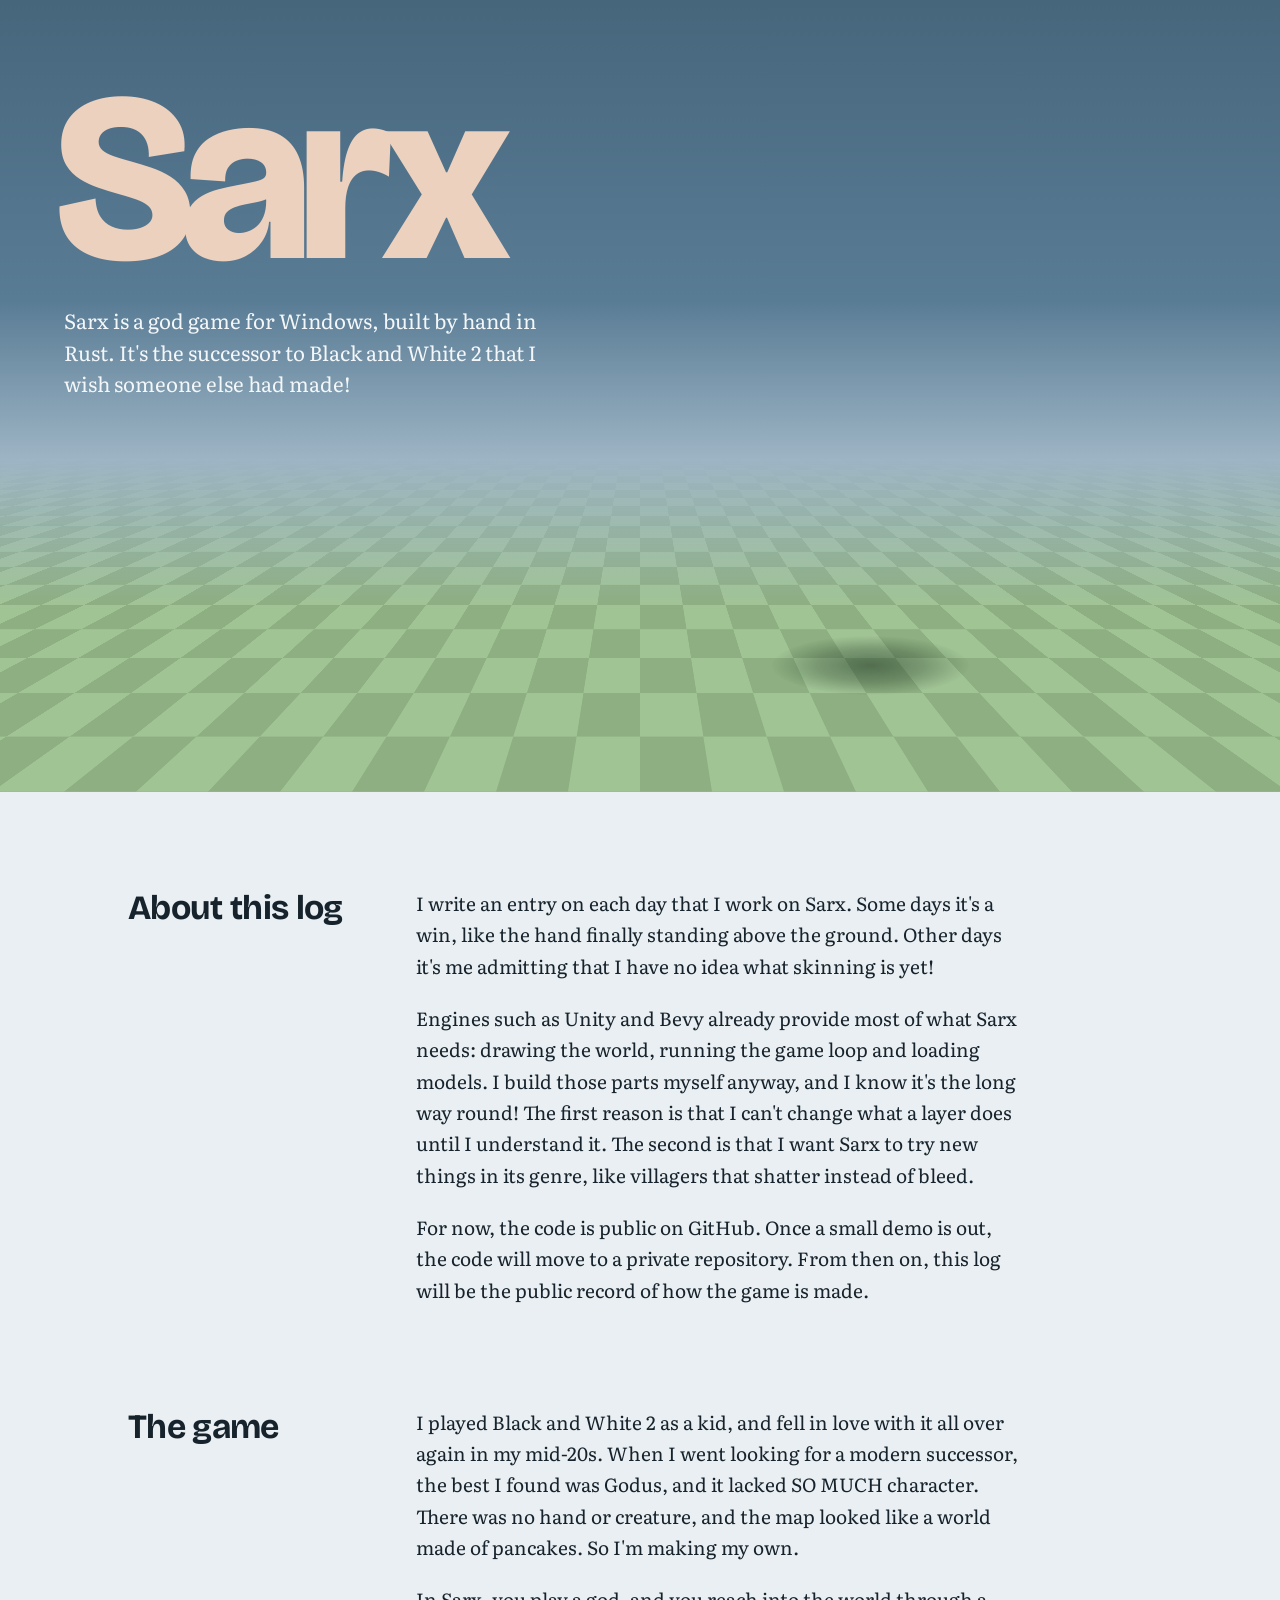
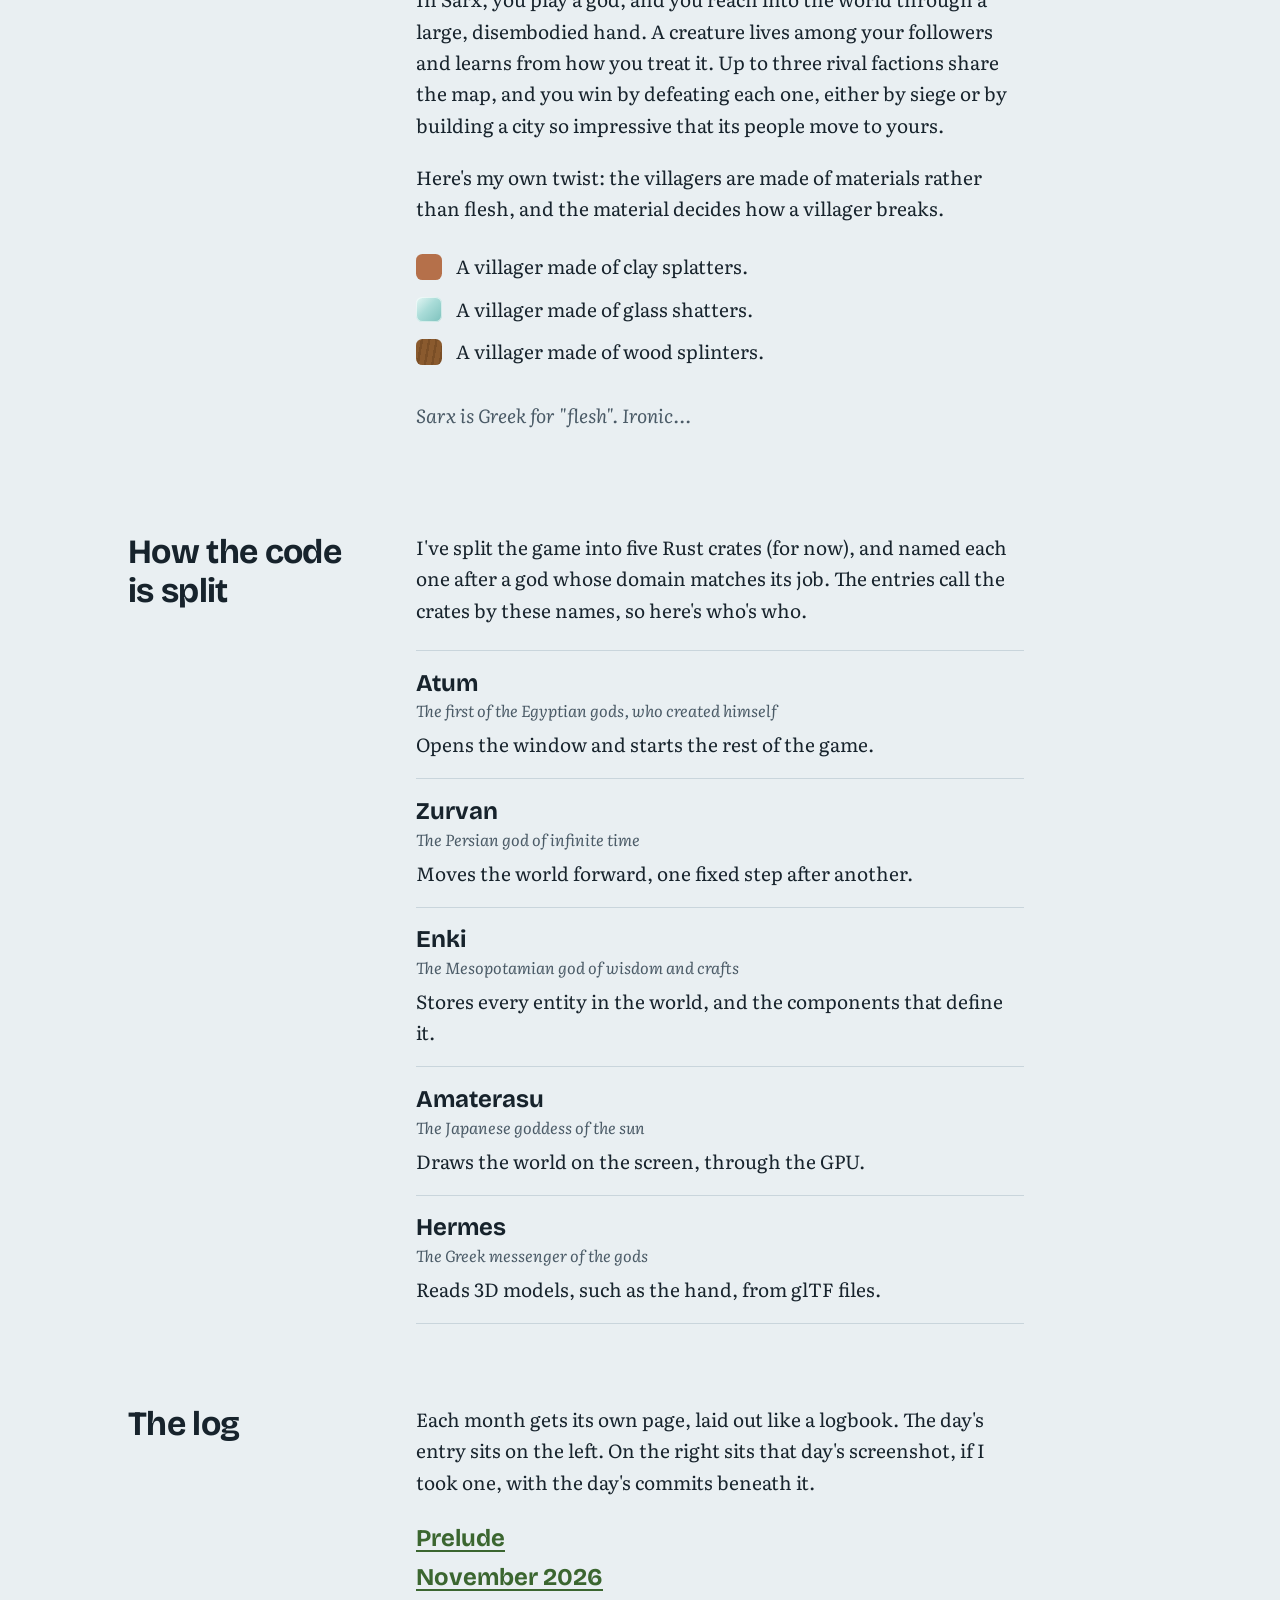
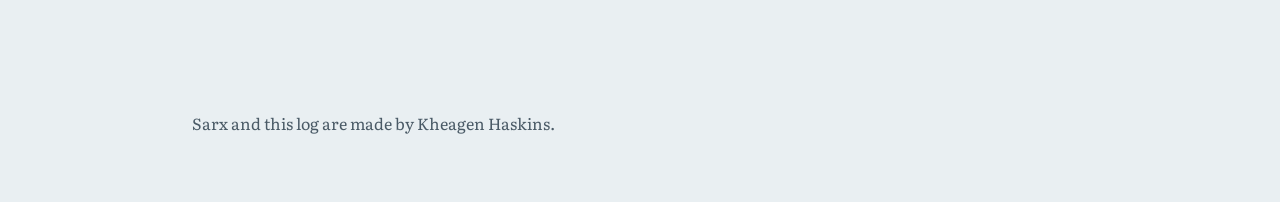
==== index.html @ 4a2637cd "feat: publish the Sarx dev log, from the prelude to 19 November 2026" ====
<!doctype html>
<html lang="en-GB">
<head>
    <meta charset="utf-8">
    <meta name="viewport" content="width=device-width, initial-scale=1">
    <title>Sarx Devlog</title>
    <meta name="description" content="The development log of Sarx, a god game for Windows, written in Rust with every layer beneath the gameplay built by hand.">
    <link rel="preconnect" href="https://fonts.googleapis.com">
    <link rel="preconnect" href="https://fonts.gstatic.com" crossorigin>
    <link rel="stylesheet" href="https://fonts.googleapis.com/css2?family=Bricolage+Grotesque:opsz,wght@12..96,400..800&family=Literata:ital,opsz,wght@0,7..72,400..600;1,7..72,400&display=swap">
    <link rel="stylesheet" href="css/style.css">
    <script src="data/months.js" defer></script>
    <script src="js/site.js" defer></script>
    <script src="js/hand-shadow.js" defer></script>
</head>
<body data-root="">
    <a class="skip-link" href="#main">Skip to the log</a>

    <header class="hero">
        <div class="hero-text">
            <h1 class="wordmark">Sarx</h1>
            <p class="lede">
                Sarx is a god game for Windows, built by hand in Rust. It's the successor to Black and
                White 2 that I wish someone else had made!
            </p>
        </div>
        <div class="ground" aria-hidden="true">
            <div class="ground-plane"></div>
        </div>
        <div class="hand-shadow" aria-hidden="true"></div>
    </header>

    <main id="main">
        <section class="section" aria-labelledby="about-heading">
            <h2 id="about-heading">About this log</h2>
            <div class="section-body">
                <p>
                    I write an entry on each day that I work on Sarx. Some days it's a win, like the
                    hand finally standing above the ground. Other days it's me admitting that I have
                    no idea what skinning is yet! 
                </p>
                <p>
                    Engines such as Unity and Bevy already provide most of what Sarx needs: drawing
                    the world, running the game loop and loading models. I build those parts myself
                    anyway, and I know it's the long way round! The first reason is that I can't
                    change what a layer does until I understand it. The second is that I want Sarx
                    to try new things in its genre, like villagers that shatter instead of bleed.
                </p>
                <p>
                    For now, the code is public on GitHub. Once a small demo is out, the code will
                    move to a private repository. From then on, this log will be the public record
                    of how the game is made.
                </p>
            </div>
        </section>

        <section class="section" aria-labelledby="game-heading">
            <h2 id="game-heading">The game</h2>
            <div class="section-body">
                <p>
                    I played Black and White 2 as a kid, and fell in love with it all over again in
                    my mid-20s. When I went looking for a modern successor, the best I found was
                    Godus, and it lacked SO MUCH character. There was no hand or creature, and the
                    map looked like a world made of pancakes. So I'm making my own.
                </p>
                <p>
                    In Sarx, you play a god, and you reach into the world through a large,
                    disembodied hand. A creature lives among your followers and learns from how you
                    treat it. Up to three rival factions share the map, and you win by defeating
                    each one, either by siege or by building a city so impressive that its people
                    move to yours.
                </p>
                <p>
                    Here's my own twist: the villagers are made of materials rather than flesh, and
                    the material decides how a villager breaks.
                </p>
                <ul class="materials">
                    <li><span class="swatch swatch-clay" aria-hidden="true"></span>A villager made of clay splatters.</li>
                    <li><span class="swatch swatch-glass" aria-hidden="true"></span>A villager made of glass shatters.</li>
                    <li><span class="swatch swatch-wood" aria-hidden="true"></span>A villager made of wood splinters.</li>
                </ul>
                <p class="aside">Sarx is Greek for "flesh". Ironic...</p>
            </div>
        </section>

        <section class="section" aria-labelledby="code-heading">
            <h2 id="code-heading">How the code is split</h2>
            <div class="section-body">
                <p>
                    I've split the game into five Rust crates (for now), and named each one after a god whose
                    domain matches its job. The entries call the crates by these names, so here's
                    who's who.
                </p>
                <dl class="pantheon">
                    <div class="god">
                        <dt>Atum</dt>
                        <dd class="domain">The first of the Egyptian gods, who created himself</dd>
                        <dd>Opens the window and starts the rest of the game.</dd>
                    </div>
                    <div class="god">
                        <dt>Zurvan</dt>
                        <dd class="domain">The Persian god of infinite time</dd>
                        <dd>Moves the world forward, one fixed step after another.</dd>
                    </div>
                    <div class="god">
                        <dt>Enki</dt>
                        <dd class="domain">The Mesopotamian god of wisdom and crafts</dd>
                        <dd>Stores every entity in the world, and the components that define it.</dd>
                    </div>
                    <div class="god">
                        <dt>Amaterasu</dt>
                        <dd class="domain">The Japanese goddess of the sun</dd>
                        <dd>Draws the world on the screen, through the GPU.</dd>
                    </div>
                    <div class="god">
                        <dt>Hermes</dt>
                        <dd class="domain">The Greek messenger of the gods</dd>
                        <dd>Reads 3D models, such as the hand, from glTF files.</dd>
                    </div>
                </dl>
            </div>
        </section>

        <section class="section" aria-labelledby="entries-heading">
            <h2 id="entries-heading">The log</h2>
            <div class="section-body">
                <p>
                    Each month gets its own page, laid out like a logbook. The day's entry sits on
                    the left. On the right sits that day's screenshot, if I took one, with the
                    day's commits beneath it.
                </p>
                <div data-month-list>
                    <p class="empty">The list of months needs JavaScript to appear.</p>
                </div>
            </div>
        </section>
    </main>

    <footer class="footer">
        <p>Sarx and this log are made by Kheagen Haskins.</p>
    </footer>
</body>
</html>
---- css/style.css ----
/*
 * The palette comes from the first frame that Sarx draws. The sky is the renderer's clear colour,
 * the ground is its two checker greens, and the hand is the colour that the renderer gives the hand.
 * Each value is the sRGB form of the linear colour in the renderer.
 */
:root {
    --sky:          #597c95;
    --sky-high:     #46667c;
    --haze:         #9db4c4;
    --ground-light: #a1c495;
    --ground-dark:  #8daf81;
    --hand:         #edd1bf;

    --paper:        #e9eff2;
    --ink:          #17232c;
    --ink-soft:     #4a5a66;
    --accent:       #3b6630;
    --rule:         #c9d5dc;

    --page:         #f7fafb;
    --page-grid:    rgb(89 124 149 / 0.11);
    --spine:        rgb(23 35 44 / 0.3);
    /* Claude's orange, darkened on light pages so that small text stays readable */
    --claude:       #b85a38;

    --clay:         #b5704a;
    --glass:        #a9dcd8;
    --wood:         #8a5a2e;

    --font-display: "Bricolage Grotesque", "Segoe UI", sans-serif;
    --font-body:    "Literata", Georgia, serif;

    --gutter:       clamp(1rem, 5vw, 4rem);
    --measure:      38rem;

    color-scheme: light dark;
}

@media (prefers-color-scheme: dark) {
    :root:not([data-theme="light"]) {
        --sky-high: #2e4557;
        --paper:    #121b22;
        --ink:      #dce5eb;
        --ink-soft: #9fb0bc;
        --accent:   #a1c495;
        --rule:     #26343f;
        --page:     #18232c;
        --page-grid: rgb(157 180 196 / 0.07);
        --spine:    rgb(0 0 0 / 0.55);
        --claude:   #d97757;
    }
}

:root[data-theme="dark"] {
    --sky-high: #2e4557;
    --paper:    #121b22;
    --ink:      #dce5eb;
    --ink-soft: #9fb0bc;
    --accent:   #a1c495;
    --rule:     #26343f;
    --page:     #18232c;
    --page-grid: rgb(157 180 196 / 0.07);
    --spine:    rgb(0 0 0 / 0.55);
    --claude:   #d97757;
}

/* ========================================================================================== */
/*                                           Base                                             */
/* ========================================================================================== */

*,
*::before,
*::after {
    box-sizing: border-box;
}

html {
    -webkit-text-size-adjust: 100%;
}

body {
    margin: 0;
    background: var(--paper);
    color: var(--ink);
    font-family: var(--font-body);
    font-size: 1.1875rem;
    line-height: 1.65;
    font-optical-sizing: auto;
    overflow-x: hidden;
}

h1,
h2 {
    font-family: var(--font-display);
    font-optical-sizing: auto;
    margin: 0;
}

p {
    margin: 0 0 1.1em;
}

a {
    color: var(--accent);
    text-underline-offset: 0.18em;
}

:focus-visible {
    outline: 3px solid var(--accent);
    outline-offset: 3px;
}

.skip-link {
    position: absolute;
    left: var(--gutter);
    top: -4rem;
    z-index: 10;
    padding: 0.5rem 1rem;
    background: var(--paper);
    color: var(--ink);
    font-family: var(--font-display);
}

.skip-link:focus {
    top: 1rem;
}

/* ========================================================================================== */
/*                                           Hero                                             */
/* ========================================================================================== */

/* The hero repeats the scene that Sarx draws: a sky, and a checkered ground beneath the hand. */
.hero {
    position: relative;
    min-height: max(34rem, 88svh);
    overflow: hidden;
    background: linear-gradient(to bottom, var(--sky-high) 0%, var(--sky) 38%, var(--haze) 58%);
    isolation: isolate;
}

.hero-text {
    position: relative;
    z-index: 2;
    padding: clamp(3rem, 9vh, 6rem) var(--gutter) 0;
    max-width: 72rem;
}

.wordmark {
    color: var(--hand);
    font-size: clamp(5.5rem, 21vw, 15rem);
    font-weight: 800;
    font-variation-settings: "opsz" 96;
    line-height: 0.82;
    letter-spacing: -0.055em;
    margin-left: -0.04em;
}

.lede {
    max-width: 30rem;
    margin-top: clamp(1.25rem, 3vh, 2rem);
    color: #f4f7f9;
    font-size: clamp(1.125rem, 1.6vw, 1.3125rem);
    line-height: 1.55;
}

/* The ground starts at the horizon, 58% of the way down, and fills the rest of the hero. */
.ground {
    position: absolute;
    inset: 58% 0 0;
    z-index: 0;
    perspective: 32rem;
    perspective-origin: 50% 0;
    overflow: hidden;
}

/* The plane stands on the hero's bottom edge, then tips back, so that its far end meets the horizon. */
.ground-plane {
    position: absolute;
    left: -150%;
    right: -150%;
    bottom: 0;
    height: 900%;
    transform-origin: 50% 100%;
    transform: rotateX(76deg);
    background:
        repeating-conic-gradient(var(--ground-light) 0 25%, var(--ground-dark) 0 50%)
        50% 100% / 9rem 9rem;
}

/* The haze softens the far squares into the sky, as distance would. */
.ground::after {
    content: "";
    position: absolute;
    inset: 0;
    background: linear-gradient(to bottom, var(--haze) 0%, rgb(157 180 196 / 0) 45%);
}

/* The script places the shadow under the cursor. It stays still where the script cannot run. */
.hand-shadow {
    position: absolute;
    left: 0;
    top: 0;
    z-index: 1;
    width: 15rem;
    height: 4.5rem;
    margin: -2.25rem 0 0 -7.5rem;
    border-radius: 50%;
    background: radial-gradient(closest-side, rgb(23 45 28 / 0.5), rgb(23 45 28 / 0.28) 55%, rgb(23 45 28 / 0));
    pointer-events: none;
    transform: translate(70vw, calc(max(34rem, 88svh) * 0.8)) scale(0.8);
    will-change: transform;
}

/* ========================================================================================== */
/*                                          Sections                                          */
/* ========================================================================================== */

main {
    padding: clamp(3rem, 8vw, 6rem) var(--gutter) 0;
}

.section {
    display: grid;
    grid-template-columns: minmax(0, 1fr);
    gap: 1rem;
    max-width: 64rem;
    margin: 0 auto;
    padding-bottom: clamp(3rem, 7vw, 5rem);
}

@media (min-width: 56rem) {
    .section {
        grid-template-columns: 15rem minmax(0, var(--measure));
        gap: 3rem;
    }
}

.section h2 {
    font-size: clamp(1.75rem, 3vw, 2.125rem);
    font-weight: 700;
    line-height: 1.15;
    letter-spacing: -0.02em;
}

.section-body {
    max-width: var(--measure);
}

.aside {
    color: var(--ink-soft);
    font-style: italic;
}

/* ---- Materials ---- */

.materials {
    list-style: none;
    margin: 0 0 1.4em;
    padding: 0;
}

.materials li {
    display: flex;
    align-items: center;
    gap: 0.9rem;
    padding: 0.35rem 0;
}

.swatch {
    flex: none;
    width: 1.6rem;
    height: 1.6rem;
    border-radius: 0.4rem;
}

.swatch-clay {
    background: var(--clay);
}

.swatch-glass {
    background: linear-gradient(135deg, #e6f7f5 0%, var(--glass) 45%, #7cc1bc 100%);
    box-shadow: inset 0 0 0 1px rgb(255 255 255 / 0.6);
}

.swatch-wood {
    background: repeating-linear-gradient(100deg, var(--wood) 0 0.3rem, #7a4e26 0.3rem 0.45rem);
}

/* ---- Crates ---- */

.pantheon {
    margin: 1.5rem 0 0;
}

.god {
    padding: 1.1rem 0;
    border-top: 1px solid var(--rule);
}

.god:last-child {
    border-bottom: 1px solid var(--rule);
}

.god dt {
    font-family: var(--font-display);
    font-size: 1.5rem;
    font-weight: 700;
    line-height: 1.2;
}

.god dd {
    margin: 0;
}

.god .domain {
    color: var(--ink-soft);
    font-style: italic;
    font-size: 1rem;
    margin-bottom: 0.35rem;
}

/* ---- The log ---- */

.empty {
    color: var(--ink-soft);
}

.month-list {
    list-style: none;
    margin: 0;
    padding: 0;
}

.month-list a {
    font-family: var(--font-display);
    font-size: 1.5rem;
    font-weight: 700;
}

/* ========================================================================================== */
/*                                         Month page                                         */
/* ========================================================================================== */

.log-page {
    display: grid;
    grid-template-columns: 15rem minmax(0, 1fr);
    min-height: 100vh;
}

/* ---- Sidebar ---- */

.sidebar {
    position: sticky;
    top: 0;
    height: 100vh;
    overflow-y: auto;
    padding: 2.25rem 1.5rem;
    border-right: 1px solid var(--rule);
}

.sidebar-header {
    display: flex;
    align-items: center;
    justify-content: space-between;
    gap: 1rem;
}

.sidebar-home {
    color: var(--ink);
    font-family: var(--font-display);
    font-size: 1.25rem;
    font-weight: 800;
    letter-spacing: -0.02em;
    text-decoration: none;
}

.sidebar-toggle {
    display: none;
}

.sidebar-years {
    margin-top: 2rem;
}

.sidebar-prelude {
    display: block;
    margin-bottom: 1rem;
    color: var(--ink-soft);
    font-family: var(--font-display);
    font-size: 1.125rem;
    font-weight: 700;
    text-decoration: none;
}

.sidebar-prelude:hover,
.sidebar-prelude[aria-current="page"] {
    color: var(--ink);
}

.sidebar details + details {
    margin-top: 1rem;
}

.sidebar summary {
    cursor: pointer;
    font-family: var(--font-display);
    font-size: 1.125rem;
    font-weight: 700;
}

.sidebar ul {
    list-style: none;
    margin: 0.5rem 0 0;
    padding: 0;
}

.sidebar li a {
    display: block;
    padding: 0.3rem 0 0.3rem 1rem;
    border-left: 2px solid var(--rule);
    color: var(--ink-soft);
    text-decoration: none;
}

.sidebar li a:hover {
    color: var(--ink);
}

.sidebar li a[aria-current="page"] {
    border-left-color: var(--accent);
    color: var(--ink);
    font-weight: 600;
}

/* ---- Logbook ---- */

.log-main {
    max-width: 78rem;
    padding: clamp(2rem, 5vw, 3.5rem) var(--gutter) 4rem;
}

.month-title {
    margin-bottom: clamp(1.5rem, 3vw, 2.25rem);
    font-size: clamp(2.5rem, 5vw, 4rem);
    font-weight: 800;
    line-height: 1;
    letter-spacing: -0.035em;
}

/* The book is the one object on the page, so it alone takes a shadow. */
.logbook {
    overflow: hidden;
    border-radius: 0.5rem;
    background: var(--page);
    box-shadow: 0 1.25rem 2.5rem -1.5rem rgb(23 35 44 / 0.5);
}

/* The strip lays the spreads side by side, and snaps to one whole spread at a time. */
.strip {
    display: flex;
    align-items: flex-start;
    overflow-x: auto;
    overflow-y: hidden;
    overscroll-behavior-x: contain;
    scroll-snap-type: x mandatory;
    scrollbar-width: none;
    transition: height 0.3s ease;
}

.strip::-webkit-scrollbar {
    display: none;
}

.strip:focus-visible {
    outline-offset: -3px;
}

/* Each spread is two facing pages of squared paper, shaded towards the spine. */
.spread {
    flex: 0 0 100%;
    display: grid;
    grid-template-columns: 1fr 1fr;
    min-height: 36rem;
    scroll-snap-align: start;
    scroll-snap-stop: always;
    background-image:
        linear-gradient(var(--page-grid) 1px, transparent 1px),
        linear-gradient(90deg, var(--page-grid) 1px, transparent 1px);
    background-size: 1.5rem 1.5rem;
}

.page {
    padding: clamp(1.5rem, 3.5vw, 3rem);
    font-size: 1.0625rem;
    line-height: 1.7;
}

.page-left {
    box-shadow: inset -2rem 0 2rem -1.75rem var(--spine);
}

.page-right {
    box-shadow: inset 2rem 0 2rem -1.75rem var(--spine);
}

.entry-date {
    margin-bottom: 1.25rem;
    font-size: 1.625rem;
    font-weight: 700;
    line-height: 1.2;
    letter-spacing: -0.015em;
}

.page h3 {
    margin: 1.75em 0 0.5em;
    color: var(--ink-soft);
    font-family: var(--font-display);
    font-size: 1.125rem;
    font-weight: 700;
}

/* An undated entry runs its text down the left page, then on to the right, as a book would. */
.spread-flowing {
    grid-template-columns: 1fr;
    background-image:
        linear-gradient(90deg, transparent calc(50% - 2rem), var(--spine) 50%, transparent calc(50% + 2rem)),
        linear-gradient(var(--page-grid) 1px, transparent 1px),
        linear-gradient(90deg, var(--page-grid) 1px, transparent 1px);
    background-size: 100% 100%, 1.5rem 1.5rem, 1.5rem 1.5rem;
}

.page-flow {
    column-count: 2;
    column-gap: clamp(3rem, 7vw, 6rem);
}

.page-flow > .entry-date {
    column-span: all;
}

.page-flow h3 {
    break-after: avoid;
}

.page-right figure {
    margin: 0;
}

.page-right img {
    display: block;
    width: 100%;
    height: auto;
    border-radius: 0.25rem;
}

.page-right figcaption {
    margin-top: 0.75rem;
    color: var(--ink-soft);
    font-size: 0.9375rem;
    font-style: italic;
}

/* ---- Commits ---- */

.commits h3 {
    margin-top: 0;
    margin-bottom: 1rem;
}

/* Separates the commits from a screenshot above them on the same page. */
.page-right figure + .commits {
    margin-top: 2rem;
}

.commits ol {
    list-style: none;
    margin: 0;
    padding: 0;
}

.commits li {
    display: grid;
    grid-template-columns: 4.75rem minmax(0, 1fr);
    column-gap: 0.75rem;
    padding: 0.6rem 0;
    border-bottom: 1px dashed var(--rule);
    font-size: 0.9375rem;
    line-height: 1.45;
}

.commit-hash {
    grid-row: span 3;
    padding-top: 0.15rem;
    color: var(--ink-soft);
    font-family: Consolas, "Cascadia Mono", monospace;
    font-size: 0.8125rem;
}

.commit-kind {
    color: var(--ink-soft);
    font-family: var(--font-display);
    font-size: 0.8125rem;
    font-weight: 600;
}

.commit-agent {
    color: var(--claude);
    font-size: 0.8125rem;
    font-style: italic;
    font-weight: 600;
}

.commits-empty {
    color: var(--ink-soft);
}

/* ---- Controls ---- */

.controls {
    display: flex;
    align-items: center;
    justify-content: center;
    gap: 1rem;
    margin-top: 1.5rem;
}

.turn {
    width: 2.75rem;
    height: 2.75rem;
    border: 1px solid var(--rule);
    border-radius: 50%;
    background: var(--page);
    color: var(--ink);
    font-size: 1.5rem;
    line-height: 1;
    cursor: pointer;
}

.turn:disabled {
    opacity: 0.35;
    cursor: default;
}

.dots {
    display: flex;
    flex-wrap: wrap;
    justify-content: center;
}

.dot {
    width: 1.5rem;
    height: 1.5rem;
    padding: 0;
    border: 0;
    background: none;
    cursor: pointer;
}

.dot::before {
    content: "";
    display: block;
    width: 0.55rem;
    height: 0.55rem;
    margin: auto;
    border-radius: 50%;
    background: var(--rule);
}

.dot[aria-current="true"]::before {
    background: var(--accent);
}

.counter {
    min-width: 4.5rem;
    margin: 0;
    color: var(--ink-soft);
    font-family: var(--font-display);
    font-size: 0.9375rem;
    text-align: center;
}

/* ---- Narrow screens ---- */

/* Below this width, the sidebar folds into a bar above the book, and each spread stacks its pages. */
@media (max-width: 56rem) {
    .log-page {
        display: block;
    }

    .sidebar {
        position: static;
        height: auto;
        padding: 1rem var(--gutter);
        border-right: 0;
        border-bottom: 1px solid var(--rule);
    }

    .sidebar-toggle {
        display: block;
        padding: 0.4rem 0.9rem;
        border: 1px solid var(--rule);
        border-radius: 999px;
        background: none;
        color: var(--ink);
        font-family: var(--font-display);
        font-size: 0.9375rem;
        cursor: pointer;
    }

    .sidebar-years {
        display: none;
        margin-top: 1rem;
    }

    .sidebar.is-open .sidebar-years {
        display: block;
    }

    .spread {
        grid-template-columns: 1fr;
        min-height: 0;
    }

    .page-left,
    .page-right {
        box-shadow: none;
    }

    .page-right {
        border-top: 1px dashed var(--rule);
    }

    .page-flow {
        column-count: 1;
    }

    .spread-flowing {
        background-image:
            linear-gradient(var(--page-grid) 1px, transparent 1px),
            linear-gradient(90deg, var(--page-grid) 1px, transparent 1px);
        background-size: 1.5rem 1.5rem;
    }

    /* The counter alone tells the reader where they are, since a row of dots would wrap here */
    .dots {
        display: none;
    }
}

@media (prefers-reduced-motion: reduce) {
    .strip {
        transition: none;
    }
}

/* ========================================================================================== */
/*                                          Footer                                            */
/* ========================================================================================== */

.footer {
    max-width: 64rem;
    margin: 0 auto;
    padding: 2rem var(--gutter) 3rem;
    color: var(--ink-soft);
    font-size: 1rem;
}
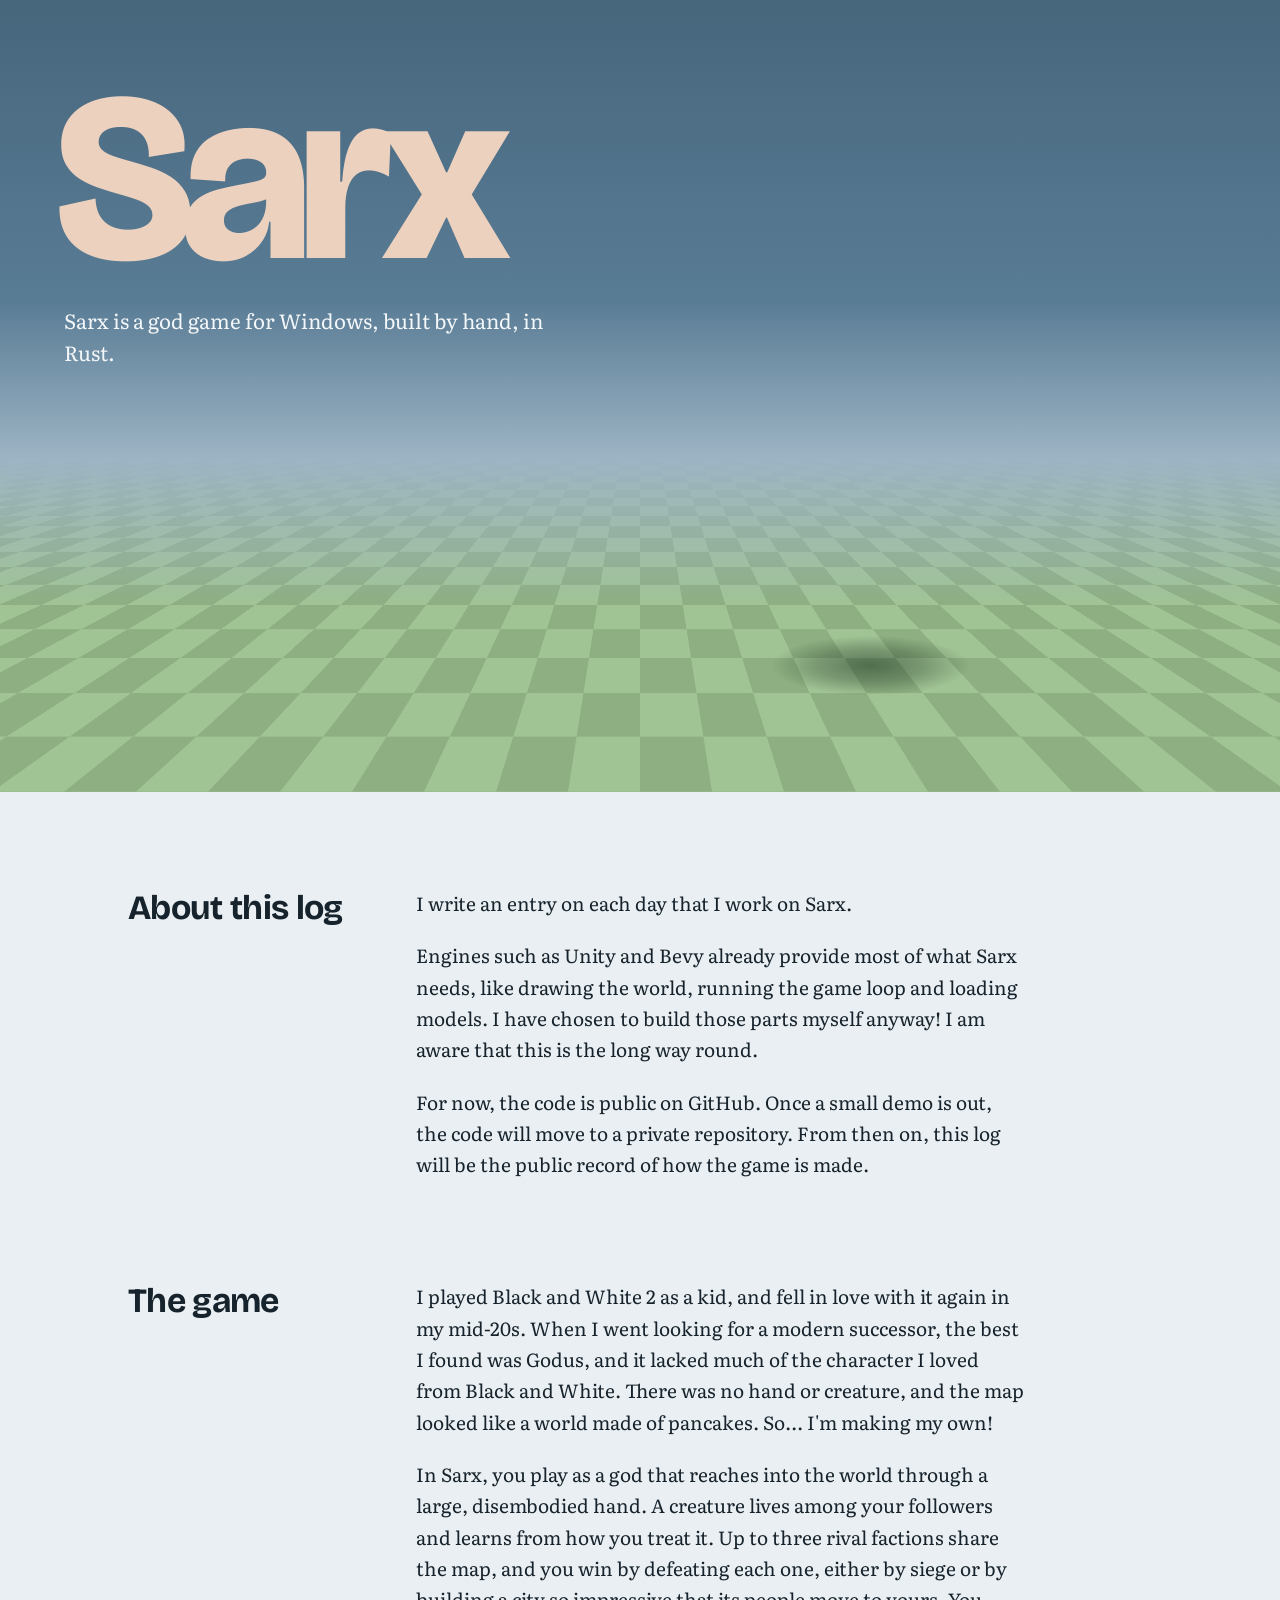
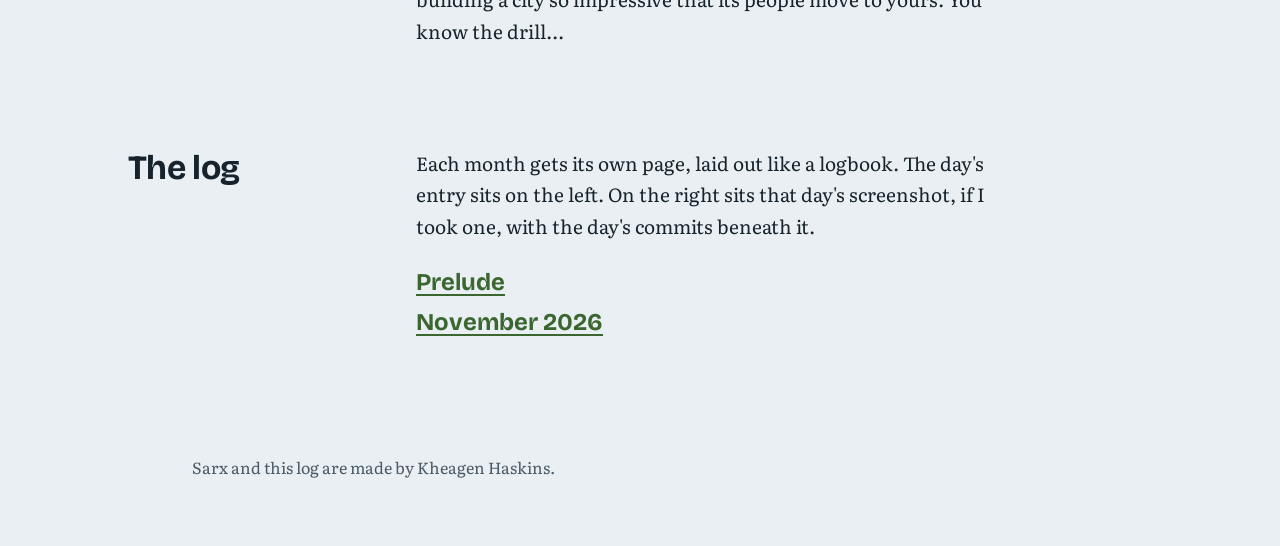
==== commit 7d5d5445: "docs: plainer landing page, dropping the materials list and the crate guide" ====
--- a/index.html
+++ b/index.html
@@ -20,8 +20,7 @@
         <div class="hero-text">
             <h1 class="wordmark">Sarx</h1>
             <p class="lede">
-                Sarx is a god game for Windows, built by hand in Rust. It's the successor to Black and
-                White 2 that I wish someone else had made!
+                Sarx is a god game for Windows, built by hand, in Rust. 
             </p>
         </div>
         <div class="ground" aria-hidden="true">
@@ -35,16 +34,12 @@
             <h2 id="about-heading">About this log</h2>
             <div class="section-body">
                 <p>
-                    I write an entry on each day that I work on Sarx. Some days it's a win, like the
-                    hand finally standing above the ground. Other days it's me admitting that I have
-                    no idea what skinning is yet! 
+                    I write an entry on each day that I work on Sarx.
                 </p>
                 <p>
-                    Engines such as Unity and Bevy already provide most of what Sarx needs: drawing
-                    the world, running the game loop and loading models. I build those parts myself
-                    anyway, and I know it's the long way round! The first reason is that I can't
-                    change what a layer does until I understand it. The second is that I want Sarx
-                    to try new things in its genre, like villagers that shatter instead of bleed.
+                    Engines such as Unity and Bevy already provide most of what Sarx needs, like drawing
+                    the world, running the game loop and loading models. I have chosen to build those parts myself
+                    anyway! I am aware that this is the long way round.
                 </p>
                 <p>
                     For now, the code is public on GitHub. Once a small demo is out, the code will
@@ -58,66 +53,19 @@
             <h2 id="game-heading">The game</h2>
             <div class="section-body">
                 <p>
-                    I played Black and White 2 as a kid, and fell in love with it all over again in
+                    I played Black and White 2 as a kid, and fell in love with it again in
                     my mid-20s. When I went looking for a modern successor, the best I found was
-                    Godus, and it lacked SO MUCH character. There was no hand or creature, and the
-                    map looked like a world made of pancakes. So I'm making my own.
+                    Godus, and it lacked much of the character I loved from Black and White.
+					There was no hand or creature, and the map looked like a world made of pancakes. 
+					So... I'm making my own!
                 </p>
                 <p>
-                    In Sarx, you play a god, and you reach into the world through a large,
+                    In Sarx, you play as a god that reaches into the world through a large,
                     disembodied hand. A creature lives among your followers and learns from how you
                     treat it. Up to three rival factions share the map, and you win by defeating
                     each one, either by siege or by building a city so impressive that its people
-                    move to yours.
+                    move to yours. You know the drill...
                 </p>
-                <p>
-                    Here's my own twist: the villagers are made of materials rather than flesh, and
-                    the material decides how a villager breaks.
-                </p>
-                <ul class="materials">
-                    <li><span class="swatch swatch-clay" aria-hidden="true"></span>A villager made of clay splatters.</li>
-                    <li><span class="swatch swatch-glass" aria-hidden="true"></span>A villager made of glass shatters.</li>
-                    <li><span class="swatch swatch-wood" aria-hidden="true"></span>A villager made of wood splinters.</li>
-                </ul>
-                <p class="aside">Sarx is Greek for "flesh". Ironic...</p>
-            </div>
-        </section>
-
-        <section class="section" aria-labelledby="code-heading">
-            <h2 id="code-heading">How the code is split</h2>
-            <div class="section-body">
-                <p>
-                    I've split the game into five Rust crates (for now), and named each one after a god whose
-                    domain matches its job. The entries call the crates by these names, so here's
-                    who's who.
-                </p>
-                <dl class="pantheon">
-                    <div class="god">
-                        <dt>Atum</dt>
-                        <dd class="domain">The first of the Egyptian gods, who created himself</dd>
-                        <dd>Opens the window and starts the rest of the game.</dd>
-                    </div>
-                    <div class="god">
-                        <dt>Zurvan</dt>
-                        <dd class="domain">The Persian god of infinite time</dd>
-                        <dd>Moves the world forward, one fixed step after another.</dd>
-                    </div>
-                    <div class="god">
-                        <dt>Enki</dt>
-                        <dd class="domain">The Mesopotamian god of wisdom and crafts</dd>
-                        <dd>Stores every entity in the world, and the components that define it.</dd>
-                    </div>
-                    <div class="god">
-                        <dt>Amaterasu</dt>
-                        <dd class="domain">The Japanese goddess of the sun</dd>
-                        <dd>Draws the world on the screen, through the GPU.</dd>
-                    </div>
-                    <div class="god">
-                        <dt>Hermes</dt>
-                        <dd class="domain">The Greek messenger of the gods</dd>
-                        <dd>Reads 3D models, such as the hand, from glTF files.</dd>
-                    </div>
-                </dl>
             </div>
         </section>
 
